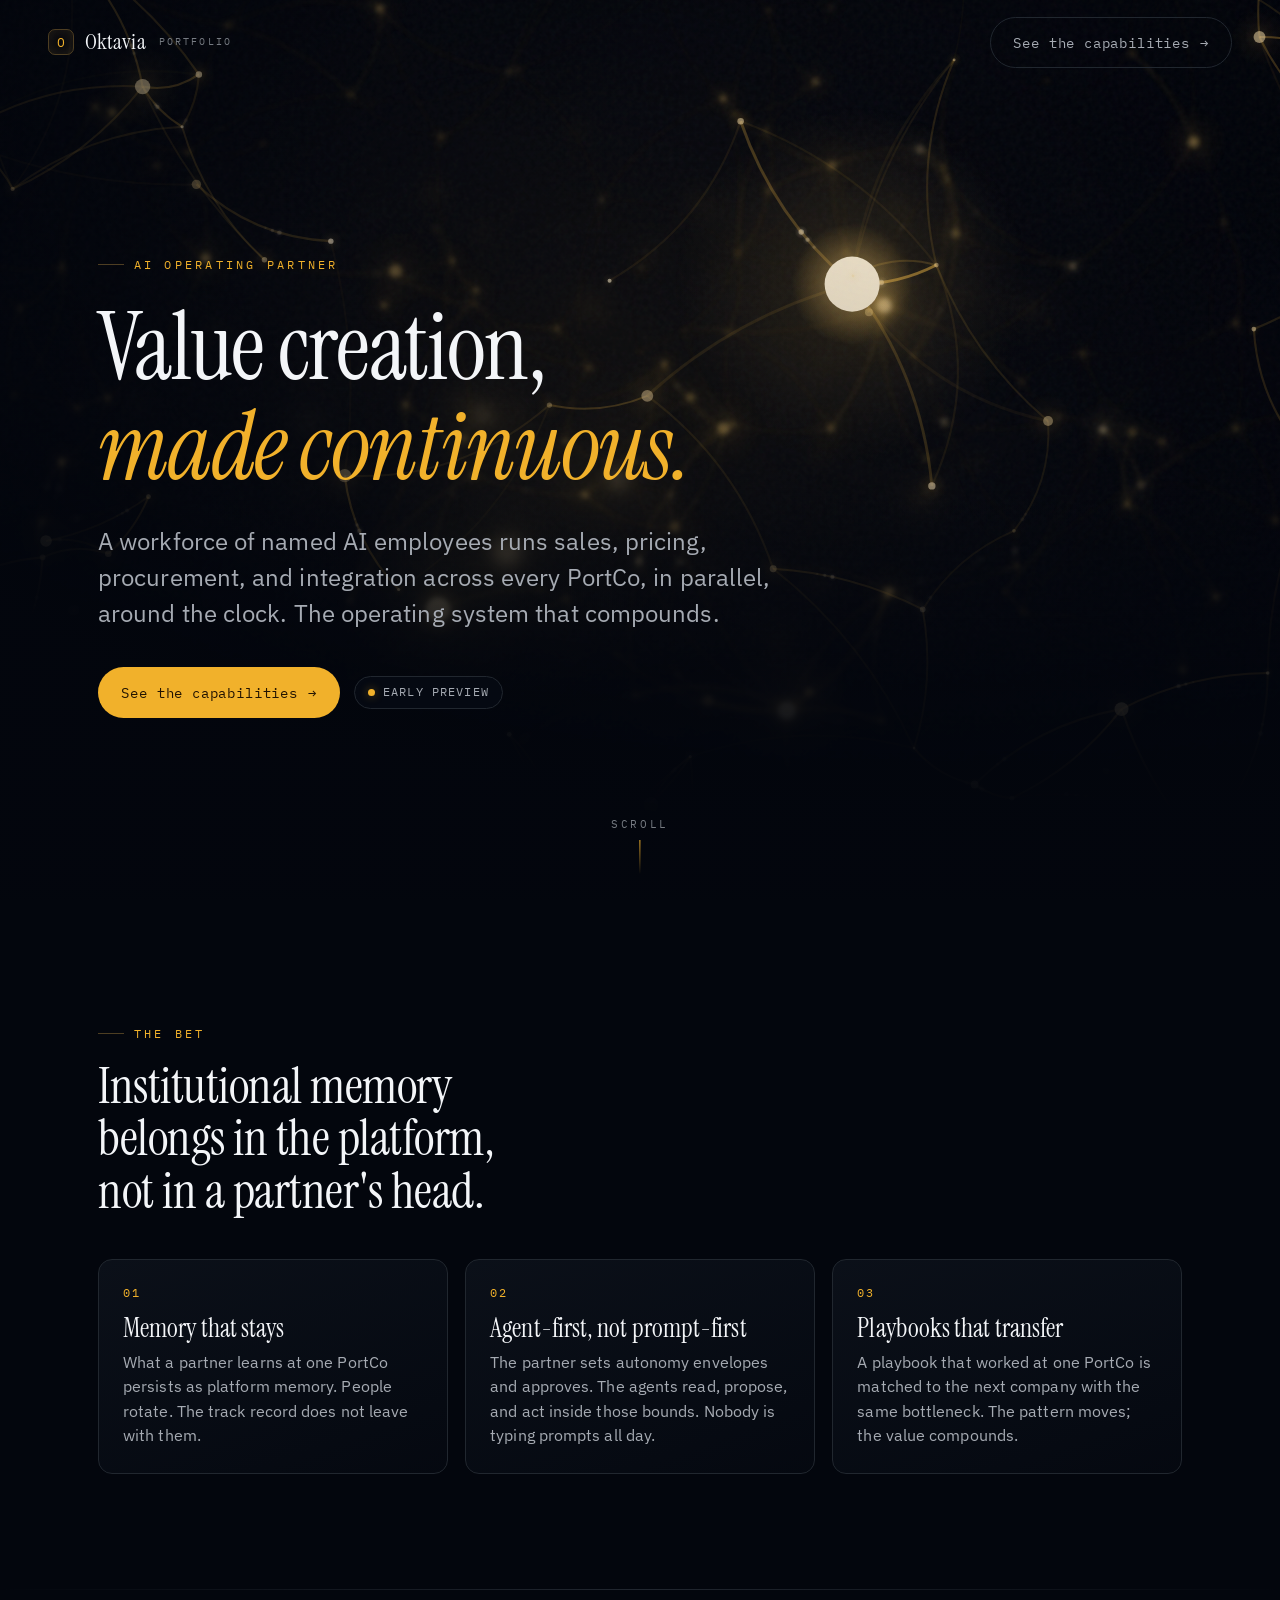
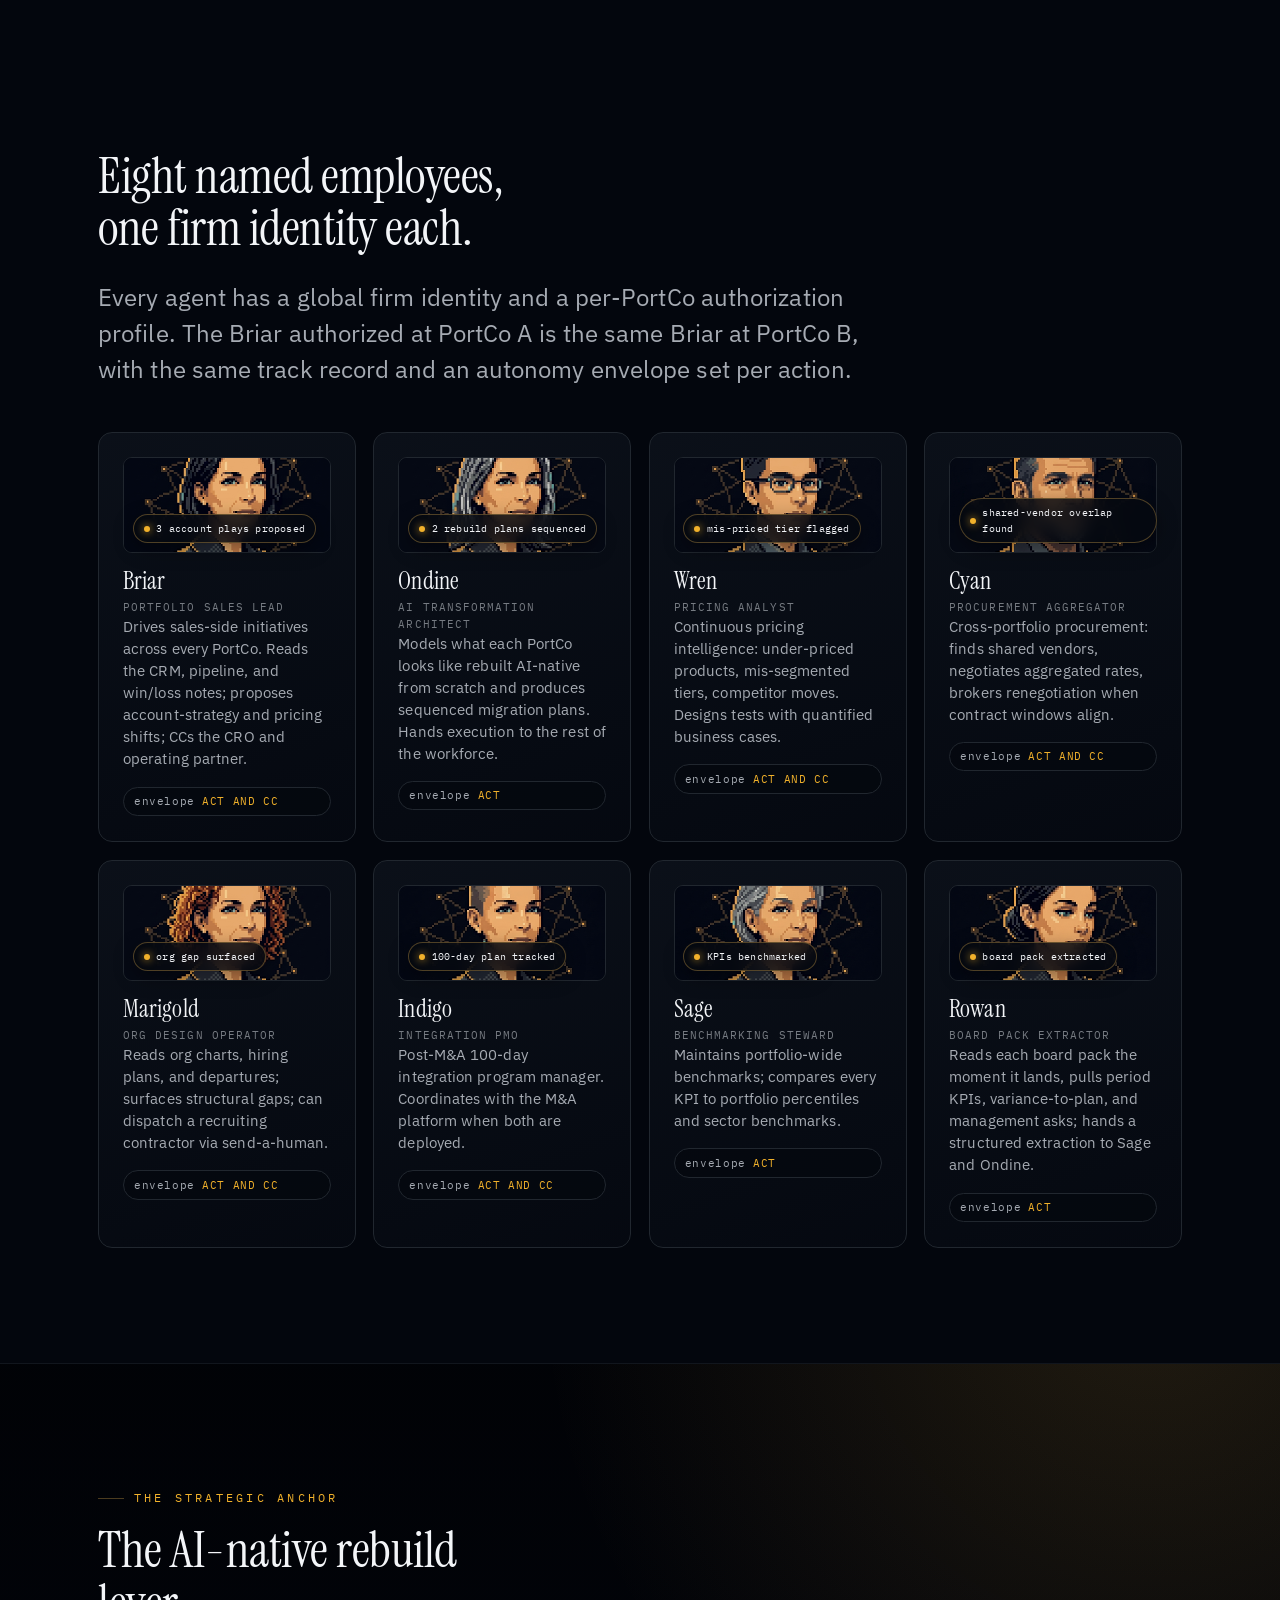
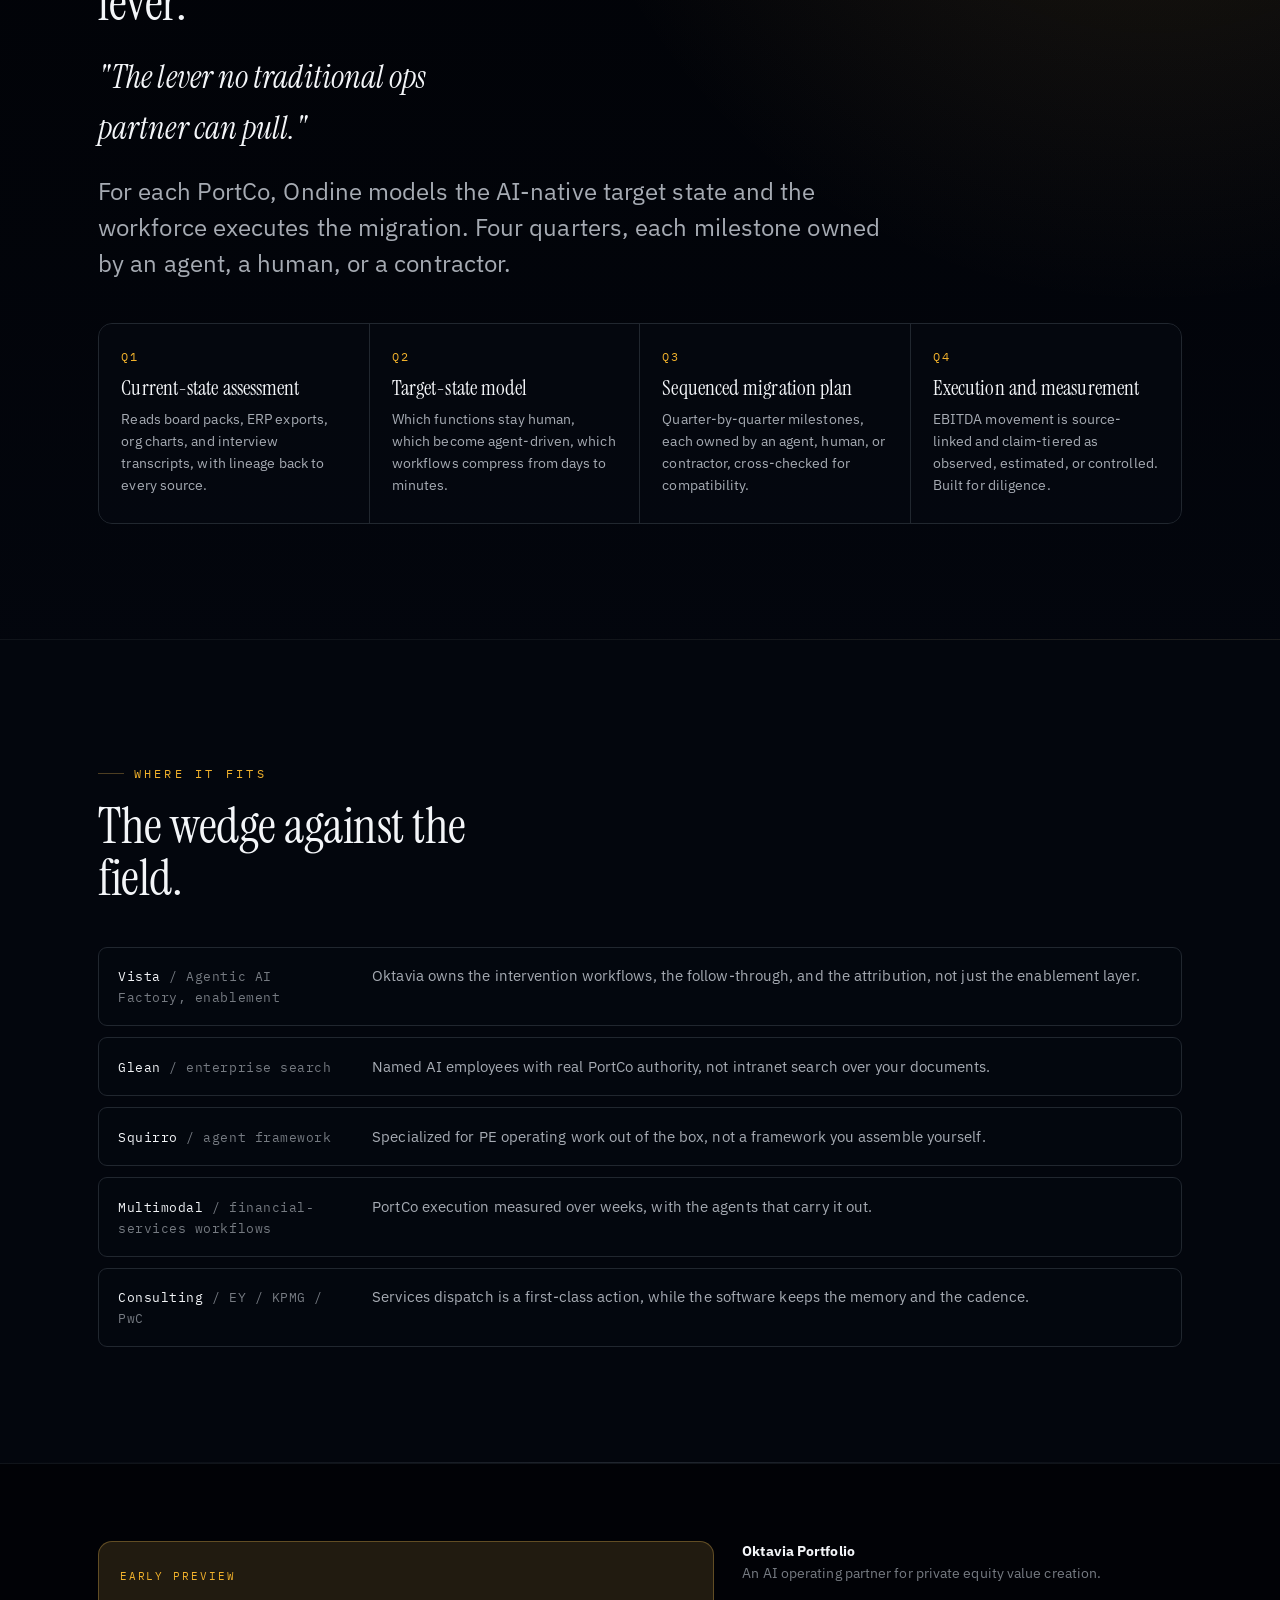
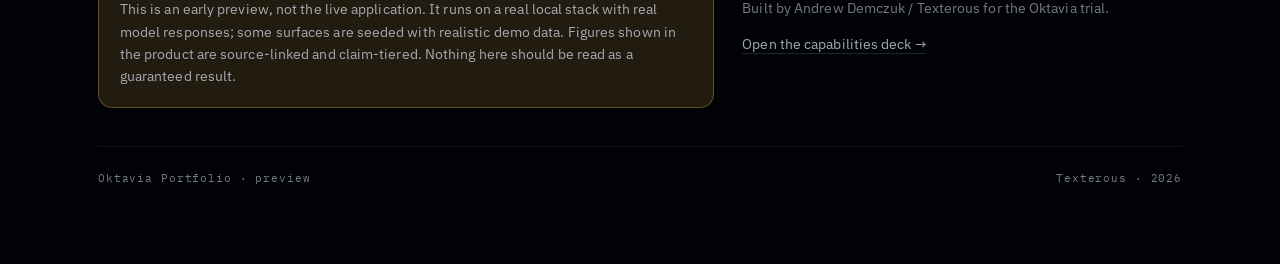
==== index.html @ dddcd547 "Oktavia Portfolio preview: landing mirror + capability deck Static, self-contained preview of the Ok" ====
<!doctype html>
<html lang="en">
<head>
<meta charset="utf-8" />
<meta name="viewport" content="width=device-width, initial-scale=1" />
<title>Oktavia Portfolio - Value creation, made continuous</title>
<meta name="description" content="An AI operating partner for private equity. A workforce of named AI employees runs sales, pricing, procurement, and integration across every PortCo, in parallel, around the clock." />

<!-- Fonts: Instrument Serif display + IBM Plex Sans body + IBM Plex Mono labels -->
<link rel="preconnect" href="https://fonts.googleapis.com" />
<link rel="preconnect" href="https://fonts.gstatic.com" crossorigin />
<link href="https://fonts.googleapis.com/css2?family=IBM+Plex+Mono:wght@400;500&family=IBM+Plex+Sans:wght@300;400;500;600&family=Instrument+Serif:ital@0;1&display=swap" rel="stylesheet" />

<link rel="stylesheet" href="style.css" />

<style>
  /* ---- Page-local: nav ---- */
  .nav {
    position: fixed;
    inset: 0 0 auto 0;
    z-index: 40;
    display: flex;
    align-items: center;
    justify-content: space-between;
    padding: 1.05rem var(--gutter);
    transition: background 0.4s ease, border-color 0.4s ease, backdrop-filter 0.4s ease;
    border-bottom: 1px solid transparent;
  }
  .nav.is-stuck {
    background: oklch(0.10 0.018 260 / 0.72);
    backdrop-filter: blur(14px);
    border-bottom-color: var(--line-soft);
  }
  .brand {
    display: inline-flex;
    align-items: center;
    gap: 0.7rem;
    font-family: var(--font-display);
    font-size: 1.4rem;
    letter-spacing: 0.01em;
  }
  .brand .mark {
    width: 26px; height: 26px;
    display: grid; place-items: center;
    border: 1px solid var(--accent-line);
    border-radius: 7px;
    color: var(--accent);
    font-family: var(--font-mono);
    font-size: 0.82rem;
    box-shadow: inset 0 0 16px var(--accent-soft);
  }
  .brand small {
    font-family: var(--font-mono);
    font-size: 0.62rem;
    letter-spacing: 0.22em;
    text-transform: uppercase;
    color: var(--ink-faint);
    margin-left: 0.1rem;
  }
  .nav-cta { display: none; }
  @media (min-width: 720px) { .nav-cta { display: inline-flex; } }

  /* ---- Hero ---- */
  .hero {
    position: relative;
    min-height: 100svh;
    display: flex;
    align-items: center;
    overflow: hidden;
  }
  .hero-net {
    position: absolute;
    inset: 0;
    z-index: 0;
    background: #02050d;
    overflow: hidden;
  }
  .hero-net canvas {
    position: absolute;
    inset: 0;
    width: 100%;
    height: 100%;
    display: block;
  }
  #hn-far  { filter: blur(7px);   opacity: 0.5;  transform: translateZ(0) scale(1.03); }
  #hn-mid  { filter: blur(2.5px); opacity: 0.78; transform: translateZ(0) scale(1.012); }
  #hn-near { opacity: 1; }
  .hero-veil {
    position: absolute;
    inset: 0;
    z-index: 1;
    pointer-events: none;
    background:
      radial-gradient(120% 90% at 78% 14%, transparent 0%, oklch(0.12 0.02 260 / 0.2) 42%, var(--bg) 88%),
      linear-gradient(180deg, transparent 55%, var(--bg) 100%);
  }
  .hero-inner {
    position: relative;
    z-index: 2;
    width: 100%;
    padding-block: 8rem 4rem;
  }
  .hero h1 {
    font-family: var(--font-display);
    font-size: var(--t-hero);
    letter-spacing: -0.018em;
    margin: 1.4rem 0 0;
    max-width: 16ch;
  }
  .hero h1 .glint { color: var(--accent); font-style: italic; }
  .hero-sub {
    margin: 1.6rem 0 0;
    max-width: 50ch;
    font-size: var(--t-lead);
    color: var(--ink-dim);
    line-height: 1.5;
  }
  .hero-actions {
    margin-top: 2.2rem;
    display: flex;
    flex-wrap: wrap;
    align-items: center;
    gap: 0.9rem;
  }
  .scroll-hint {
    position: absolute;
    bottom: 1.6rem;
    left: 50%;
    transform: translateX(-50%);
    z-index: 2;
    font-family: var(--font-mono);
    font-size: 0.66rem;
    letter-spacing: 0.24em;
    text-transform: uppercase;
    color: var(--ink-faint);
    display: flex;
    flex-direction: column;
    align-items: center;
    gap: 0.5rem;
  }
  .scroll-hint .bar {
    width: 1px; height: 34px;
    background: linear-gradient(var(--accent), transparent);
    animation: drop 2.4s ease-in-out infinite;
  }
  @keyframes drop {
    0% { transform: scaleY(0.2); transform-origin: top; opacity: 0.3; }
    50% { transform: scaleY(1); opacity: 1; }
    100% { transform: scaleY(0.2); transform-origin: bottom; opacity: 0.3; }
  }

  /* ---- The bet ---- */
  .bet-grid {
    display: grid;
    gap: 1.1rem;
    grid-template-columns: 1fr;
    margin-top: 2.6rem;
  }
  @media (min-width: 760px) { .bet-grid { grid-template-columns: repeat(3, 1fr); } }
  .bet-card .num {
    font-family: var(--font-mono);
    font-size: 0.74rem;
    letter-spacing: 0.16em;
    color: var(--accent);
  }
  .bet-card h3 {
    font-family: var(--font-display);
    font-size: var(--t-h3);
    margin: 0.7rem 0 0.5rem;
  }
  .bet-card p { color: var(--ink-dim); margin: 0; font-size: 0.98rem; line-height: 1.55; }

  /* ---- Workforce ---- */
  .agents-grid {
    display: grid;
    gap: 1.1rem;
    grid-template-columns: 1fr;
    margin-top: 2.8rem;
  }
  @media (min-width: 600px) { .agents-grid { grid-template-columns: repeat(2, 1fr); } }
  @media (min-width: 980px) { .agents-grid { grid-template-columns: repeat(4, 1fr); } }
  .agent { display: flex; flex-direction: column; }
  .agent-portrait {
    position: relative;
    width: 100%;
    margin-bottom: 1rem;
  }
  .agent-img {
    width: 100%;
    aspect-ratio: 1 / 1;
    object-fit: cover;
    border-radius: var(--radius-sm);
    border: 1px solid var(--line);
    background: #02050d;
    display: block;
    image-rendering: pixelated;
  }
  .agent-result {
    position: absolute;
    left: 0.6rem;
    bottom: 0.6rem;
    display: inline-flex;
    align-items: center;
    gap: 0.42rem;
    font-family: var(--font-mono);
    font-size: 0.62rem;
    letter-spacing: 0.02em;
    color: var(--ink);
    padding: 0.34rem 0.62rem;
    border-radius: var(--radius-pill);
    background: oklch(0.14 0.02 260 / 0.82);
    border: 1px solid var(--accent-line);
    backdrop-filter: blur(8px);
    box-shadow: 0 6px 20px rgba(0,0,0,0.4);
  }
  .agent-result .rdot {
    width: 6px; height: 6px; border-radius: 50%;
    flex: none;
    background: var(--accent);
    box-shadow: 0 0 8px var(--accent);
    animation: rpulse 2.4s ease-in-out infinite;
  }
  @keyframes rpulse { 0%, 100% { opacity: 0.45; } 50% { opacity: 1; } }
  .agent-name {
    font-family: var(--font-display);
    font-size: 1.5rem;
    line-height: 1;
  }
  .agent-role {
    font-family: var(--font-mono);
    font-size: 0.66rem;
    letter-spacing: 0.1em;
    text-transform: uppercase;
    color: var(--ink-faint);
    margin-top: 0.4rem;
  }
  .agent-desc {
    color: var(--ink-dim);
    font-size: 0.92rem;
    line-height: 1.5;
    margin: 0 0 1rem;
  }
  .envelope {
    display: inline-flex;
    align-items: center;
    gap: 0.45rem;
    font-family: var(--font-mono);
    font-size: 0.66rem;
    letter-spacing: 0.06em;
    color: var(--ink-dim);
    padding: 0.32rem 0.62rem;
    border: 1px solid var(--line);
    border-radius: var(--radius-pill);
    background: oklch(0.13 0.018 260 / 0.6);
  }
  .envelope .lvl {
    color: var(--accent);
    text-transform: uppercase;
  }
  .envelope.is-blocked .lvl { color: var(--ink-faint); }

  /* ---- Rebuild lever band (Q1-Q4) ---- */
  .lever {
    background:
      radial-gradient(80% 120% at 90% -10%, var(--accent-soft), transparent 60%),
      linear-gradient(180deg, var(--bg-deep), var(--bg));
    border-top: 1px solid var(--line-soft);
    border-bottom: 1px solid var(--line-soft);
  }
  .lever-quote {
    font-family: var(--font-display);
    font-style: italic;
    font-size: clamp(1.3rem, 1rem + 1.4vw, 2rem);
    color: var(--ink);
    max-width: 24ch;
    margin: 1.4rem 0 0;
  }
  .steps {
    counter-reset: q;
    display: grid;
    gap: 0;
    grid-template-columns: 1fr;
    margin-top: 2.6rem;
    border: 1px solid var(--line);
    border-radius: var(--radius);
    overflow: hidden;
  }
  @media (min-width: 880px) { .steps { grid-template-columns: repeat(4, 1fr); } }
  .step {
    padding: 1.5rem 1.4rem 1.7rem;
    border-bottom: 1px solid var(--line);
    position: relative;
    background: oklch(0.15 0.018 260 / 0.5);
    transition: background 0.3s ease;
  }
  @media (min-width: 880px) {
    .step { border-bottom: 0; border-right: 1px solid var(--line); }
    .step:last-child { border-right: 0; }
  }
  .step:last-child { border-bottom: 0; }
  .step:hover { background: oklch(0.18 0.02 260 / 0.7); }
  .step .q {
    font-family: var(--font-mono);
    font-size: 0.72rem;
    letter-spacing: 0.18em;
    color: var(--accent);
  }
  .step h3 {
    font-family: var(--font-display);
    font-size: 1.3rem;
    margin: 0.7rem 0 0.55rem;
  }
  .step p { color: var(--ink-dim); font-size: 0.9rem; line-height: 1.52; margin: 0; }

  /* ---- Where it fits ---- */
  .fits {
    display: grid;
    gap: 0.7rem;
    margin-top: 2.6rem;
  }
  .fit-row {
    display: grid;
    grid-template-columns: 1fr;
    gap: 0.3rem 1.5rem;
    align-items: baseline;
    padding: 1.05rem 1.2rem;
    border: 1px solid var(--line);
    border-radius: var(--radius-sm);
    background: oklch(0.15 0.018 260 / 0.4);
    transition: border-color 0.3s ease, transform 0.3s ease;
  }
  @media (min-width: 720px) { .fit-row { grid-template-columns: 230px 1fr; } }
  .fit-row:hover { border-color: var(--accent-line); transform: translateX(4px); }
  .fit-who {
    font-family: var(--font-mono);
    font-size: 0.82rem;
    letter-spacing: 0.04em;
    color: var(--ink);
  }
  .fit-who span { color: var(--ink-faint); }
  .fit-wedge { color: var(--ink-dim); font-size: 0.95rem; line-height: 1.5; }
  .fit-wedge b { color: var(--accent); font-weight: 500; }

  /* ---- Footer ---- */
  .foot {
    border-top: 1px solid var(--line-soft);
    background: var(--bg-deep);
  }
  .foot-grid {
    display: grid;
    gap: 1.8rem;
    grid-template-columns: 1fr;
    align-items: start;
  }
  @media (min-width: 760px) { .foot-grid { grid-template-columns: 1.4fr 1fr; } }
  .preview-note {
    border: 1px solid var(--accent-line);
    background: var(--accent-soft);
    border-radius: var(--radius);
    padding: 1.2rem 1.3rem;
  }
  .preview-note .tag {
    font-family: var(--font-mono);
    font-size: 0.66rem;
    letter-spacing: 0.18em;
    text-transform: uppercase;
    color: var(--accent);
  }
  .preview-note p { margin: 0.6rem 0 0; color: var(--ink-dim); font-size: 0.9rem; line-height: 1.55; }
  .foot-meta { font-size: 0.85rem; color: var(--ink-faint); }
  .foot-meta a { color: var(--ink-dim); border-bottom: 1px solid var(--line); }
  .foot-meta a:hover { color: var(--accent); border-color: var(--accent-line); }
  .foot-bottom {
    display: flex;
    flex-wrap: wrap;
    justify-content: space-between;
    gap: 0.8rem;
    margin-top: 2.4rem;
    padding-top: 1.4rem;
    border-top: 1px solid var(--line-soft);
    font-family: var(--font-mono);
    font-size: 0.68rem;
    letter-spacing: 0.08em;
    color: var(--ink-faint);
  }
</style>
</head>

<body class="grain">

  <!-- ============ NAV ============ -->
  <nav class="nav" id="nav">
    <a class="brand" href="#top">
      <span class="mark">O</span>
      Oktavia
      <small>Portfolio</small>
    </a>
    <a class="btn btn--ghost nav-cta" href="deck.html">
      See the capabilities <span class="arrow">&rarr;</span>
    </a>
  </nav>

  <!-- ============ HERO ============ -->
  <header class="hero" id="top">
    <div id="hero-net" class="hero-net" aria-hidden="true">
      <canvas id="hn-far"></canvas>
      <canvas id="hn-mid"></canvas>
      <canvas id="hn-near"></canvas>
    </div>
    <div class="hero-veil"></div>
    <div class="hero-inner wrap">
      <span class="eyebrow reveal">AI operating partner</span>
      <h1 class="reveal" style="--i:1">
        Value creation,<br /><span class="glint">made continuous.</span>
      </h1>
      <p class="hero-sub reveal" style="--i:2">
        A workforce of named AI employees runs sales, pricing, procurement, and
        integration across every PortCo, in parallel, around the clock. The
        operating system that compounds.
      </p>
      <div class="hero-actions reveal" style="--i:3">
        <a class="btn btn--primary" href="deck.html">
          See the capabilities <span class="arrow">&rarr;</span>
        </a>
        <span class="chip"><span class="dot"></span> Early preview</span>
      </div>
    </div>
    <div class="scroll-hint" aria-hidden="true">
      <span>Scroll</span>
      <span class="bar"></span>
    </div>
  </header>

  <!-- ============ THE BET ============ -->
  <section class="section" id="bet">
    <div class="wrap">
      <span class="eyebrow reveal">The bet</span>
      <h2 class="section-title reveal" style="--i:1">
        Institutional memory belongs in the platform, not in a partner's head.
      </h2>
      <div class="bet-grid reveal" data-stagger>
        <article class="bet-card card" style="--i:0">
          <div class="num">01</div>
          <h3>Memory that stays</h3>
          <p>
            What a partner learns at one PortCo persists as platform memory.
            People rotate. The track record does not leave with them.
          </p>
        </article>
        <article class="bet-card card" style="--i:1">
          <div class="num">02</div>
          <h3>Agent-first, not prompt-first</h3>
          <p>
            The partner sets autonomy envelopes and approves. The agents read,
            propose, and act inside those bounds. Nobody is typing prompts all day.
          </p>
        </article>
        <article class="bet-card card" style="--i:2">
          <div class="num">03</div>
          <h3>Playbooks that transfer</h3>
          <p>
            A playbook that worked at one PortCo is matched to the next company
            with the same bottleneck. The pattern moves; the value compounds.
          </p>
        </article>
      </div>
    </div>
  </section>

  <hr class="rule" />

  <!-- ============ THE WORKFORCE ============ -->
  <section class="section" id="workforce">
    <div class="wrap">
      <span class="eyebrow reveal">The workforce</span>
      <h2 class="section-title reveal" style="--i:1">Eight named employees, one firm identity each.</h2>
      <p class="lead reveal" style="--i:2">
        Every agent has a global firm identity and a per-PortCo authorization
        profile. The Briar authorized at PortCo A is the same Briar at PortCo B,
        with the same track record and an autonomy envelope set per action.
      </p>

      <div class="agents-grid reveal" data-stagger id="agents"></div>
    </div>
  </section>

  <!-- ============ REBUILD LEVER (Q1-Q4) ============ -->
  <section class="section lever" id="lever">
    <div class="wrap">
      <span class="eyebrow reveal">The strategic anchor</span>
      <h2 class="section-title reveal" style="--i:1">The AI-native rebuild lever.</h2>
      <p class="lever-quote reveal" style="--i:2">
        "The lever no traditional ops partner can pull."
      </p>
      <p class="lead reveal" style="--i:3; margin-top:1.2rem">
        For each PortCo, Ondine models the AI-native target state and the
        workforce executes the migration. Four quarters, each milestone owned by
        an agent, a human, or a contractor.
      </p>

      <div class="steps reveal" data-stagger>
        <div class="step" style="--i:0">
          <div class="q">Q1</div>
          <h3>Current-state assessment</h3>
          <p>
            Reads board packs, ERP exports, org charts, and interview
            transcripts, with lineage back to every source.
          </p>
        </div>
        <div class="step" style="--i:1">
          <div class="q">Q2</div>
          <h3>Target-state model</h3>
          <p>
            Which functions stay human, which become agent-driven, which
            workflows compress from days to minutes.
          </p>
        </div>
        <div class="step" style="--i:2">
          <div class="q">Q3</div>
          <h3>Sequenced migration plan</h3>
          <p>
            Quarter-by-quarter milestones, each owned by an agent, human, or
            contractor, cross-checked for compatibility.
          </p>
        </div>
        <div class="step" style="--i:3">
          <div class="q">Q4</div>
          <h3>Execution and measurement</h3>
          <p>
            EBITDA movement is source-linked and claim-tiered as observed,
            estimated, or controlled. Built for diligence.
          </p>
        </div>
      </div>
    </div>
  </section>

  <!-- ============ WHERE IT FITS ============ -->
  <section class="section" id="fits">
    <div class="wrap">
      <span class="eyebrow reveal">Where it fits</span>
      <h2 class="section-title reveal" style="--i:1">The wedge against the field.</h2>
      <div class="fits reveal" data-stagger id="fitsList"></div>
    </div>
  </section>

  <hr class="rule" />

  <!-- ============ FOOTER ============ -->
  <footer class="foot section--tight">
    <div class="wrap">
      <div class="foot-grid">
        <div class="preview-note reveal">
          <span class="tag">Early preview</span>
          <p>
            This is an early preview, not the live application. It runs on a real
            local stack with real model responses; some surfaces are seeded with
            realistic demo data. Figures shown in the product are source-linked
            and claim-tiered. Nothing here should be read as a guaranteed result.
          </p>
        </div>
        <div class="foot-meta reveal" style="--i:1">
          <p style="margin-top:0">
            <strong style="color:var(--ink)">Oktavia Portfolio</strong><br />
            An AI operating partner for private equity value creation.
          </p>
          <p>
            Built by Andrew Demczuk / Texterous for the Oktavia trial.
          </p>
          <p>
            <a href="deck.html">Open the capabilities deck &rarr;</a>
          </p>
        </div>
      </div>
      <div class="foot-bottom">
        <span>Oktavia Portfolio &middot; preview</span>
        <span>Texterous &middot; 2026</span>
      </div>
    </div>
  </footer>

  <!-- ============ DATA + BEHAVIOUR ============ -->
  <script>
    /* ---- Agent data (faithful to the brief) ---- */
    const AGENTS = [
      { name: "Briar", role: "Portfolio Sales Lead", hue: 26,
        desc: "Drives sales-side initiatives across every PortCo. Reads the CRM, pipeline, and win/loss notes; proposes account-strategy and pricing shifts; CCs the CRO and operating partner.",
        env: "act and cc", result: "3 account plays proposed" },
      { name: "Ondine", role: "AI Transformation Architect", hue: 80,
        desc: "Models what each PortCo looks like rebuilt AI-native from scratch and produces sequenced migration plans. Hands execution to the rest of the workforce.",
        env: "act", result: "2 rebuild plans sequenced" },
      { name: "Wren", role: "Pricing Analyst", hue: 320,
        desc: "Continuous pricing intelligence: under-priced products, mis-segmented tiers, competitor moves. Designs tests with quantified business cases.",
        env: "act and cc", result: "mis-priced tier flagged" },
      { name: "Cyan", role: "Procurement Aggregator", hue: 190,
        desc: "Cross-portfolio procurement: finds shared vendors, negotiates aggregated rates, brokers renegotiation when contract windows align.",
        env: "act and cc", result: "shared-vendor overlap found" },
      { name: "Marigold", role: "Org Design Operator", hue: 58,
        desc: "Reads org charts, hiring plans, and departures; surfaces structural gaps; can dispatch a recruiting contractor via send-a-human.",
        env: "act and cc", result: "org gap surfaced" },
      { name: "Indigo", role: "Integration PMO", hue: 262,
        desc: "Post-M&A 100-day integration program manager. Coordinates with the M&A platform when both are deployed.",
        env: "act and cc", result: "100-day plan tracked" },
      { name: "Sage", role: "Benchmarking Steward", hue: 150,
        desc: "Maintains portfolio-wide benchmarks; compares every KPI to portfolio percentiles and sector benchmarks.",
        env: "act", result: "KPIs benchmarked" },
      { name: "Rowan", role: "Board Pack Extractor", hue: 14,
        desc: "Reads each board pack the moment it lands, pulls period KPIs, variance-to-plan, and management asks; hands a structured extraction to Sage and Ondine.",
        env: "act", result: "board pack extracted" },
    ];

    const FITS = [
      { who: "Vista", sub: "Agentic AI Factory, enablement",
        wedge: "Oktavia owns the intervention workflows, the follow-through, and the attribution, not just the enablement layer." },
      { who: "Glean", sub: "enterprise search",
        wedge: "Named AI employees with real PortCo authority, not intranet search over your documents." },
      { who: "Squirro", sub: "agent framework",
        wedge: "Specialized for PE operating work out of the box, not a framework you assemble yourself." },
      { who: "Multimodal", sub: "financial-services workflows",
        wedge: "PortCo execution measured over weeks, with the agents that carry it out." },
      { who: "Consulting", sub: "EY / KPMG / PwC",
        wedge: "Services dispatch is a first-class action, while the software keeps the memory and the cadence." },
    ];

    /* ---- Render agents ---- */
    (function () {
      const grid = document.getElementById("agents");
      AGENTS.forEach((a, i) => {
        const blocked = a.env === "blocked";
        const el = document.createElement("article");
        el.className = "agent card";
        el.style.setProperty("--i", i);
        const img = "avatars/" + a.name.toLowerCase() + ".png";
        el.innerHTML =
          '<div class="agent-portrait">' +
            '<img class="agent-img" src="' + img + '" alt="' + a.name + ', ' + a.role + '" loading="lazy" width="96" height="96" />' +
            '<span class="agent-result"><span class="rdot"></span>' + a.result + '</span>' +
          '</div>' +
          '<div class="agent-name">' + a.name + '</div>' +
          '<div class="agent-role">' + a.role + '</div>' +
          '<p class="agent-desc">' + a.desc + '</p>' +
          '<span class="envelope ' + (blocked ? 'is-blocked' : '') + '">envelope <span class="lvl">' + a.env + '</span></span>';
        grid.appendChild(el);
      });
    })();

    /* ---- Render fits ---- */
    (function () {
      const list = document.getElementById("fitsList");
      FITS.forEach((f, i) => {
        const row = document.createElement("div");
        row.className = "fit-row";
        row.style.setProperty("--i", i);
        row.innerHTML =
          '<div class="fit-who">' + f.who + ' <span>/ ' + f.sub + '</span></div>' +
          '<div class="fit-wedge">' + f.wedge + '</div>';
        list.appendChild(row);
      });
    })();

    /* ---- Reveal on scroll ---- */
    (function () {
      const io = new IntersectionObserver((entries) => {
        entries.forEach((e) => {
          if (e.isIntersecting) { e.target.classList.add("is-in"); io.unobserve(e.target); }
        });
      }, { threshold: 0.16, rootMargin: "0px 0px -8% 0px" });
      document.querySelectorAll(".reveal").forEach((n) => io.observe(n));
    })();

    /* ---- Sticky nav ---- */
    (function () {
      const nav = document.getElementById("nav");
      const onScroll = () => nav.classList.toggle("is-stuck", window.scrollY > 40);
      onScroll();
      window.addEventListener("scroll", onScroll, { passive: true });
    })();
  </script>

  <!-- ============ HERO NETWORK (vanilla canvas, ported 1:1 from the live app) ============ -->
  <script src="hero-network.js"></script>
</body>
</html>
---- style.css ----
/* =============================================================
   Oktavia Portfolio - preview site design system
   Shared by index.html and deck.html
   Aesthetic mirrors the real app:
   near-black blue-tinted canvas, warm amber accent,
   teal health signal, Instrument Serif display +
   IBM Plex Sans body + IBM Plex Mono labels.
   ============================================================= */

/* ---- Tokens ---- */
:root {
  /* Palette (mirrors the real app oklch values) */
  --bg:            oklch(0.12 0.02 260);
  --bg-deep:       oklch(0.09 0.018 260);
  --surface:       oklch(0.16 0.02 260);
  --surface-2:     oklch(0.19 0.02 260);
  --line:          oklch(0.27 0.018 260);
  --line-soft:     oklch(0.27 0.018 260 / 0.5);

  --ink:           oklch(0.97 0.005 250);
  --ink-dim:       oklch(0.74 0.012 260);
  --ink-faint:     oklch(0.58 0.012 260);

  /* Single restrained accent: warm amber/gold */
  --accent:        oklch(0.80 0.155 80);
  --accent-strong: oklch(0.84 0.165 82);
  --accent-ink:    oklch(0.20 0.05 80);
  --accent-soft:   oklch(0.80 0.13 80 / 0.14);
  --accent-line:   oklch(0.80 0.13 80 / 0.32);
  --glow:          oklch(0.80 0.16 80 / 0.42);

  /* Health signal, used sparingly */
  --teal:          oklch(0.82 0.12 175);
  --rose:          oklch(0.66 0.2 18);

  /* Type */
  --font-display: "Instrument Serif", Georgia, "Times New Roman", serif;
  --font-body:    "IBM Plex Sans", ui-sans-serif, sans-serif;
  --font-mono:    "IBM Plex Mono", ui-monospace, monospace;

  /* Type scale (fluid) */
  --t-eyebrow: 0.78rem;
  --t-body:    1.0625rem;
  --t-lead:    clamp(1.15rem, 1rem + 0.7vw, 1.5rem);
  --t-h3:      clamp(1.25rem, 1.05rem + 0.9vw, 1.65rem);
  --t-h2:      clamp(1.9rem, 1.4rem + 2.2vw, 3.1rem);
  --t-hero:    clamp(2.7rem, 1.6rem + 5.4vw, 6.2rem);

  /* Space + shape */
  --radius:    14px;
  --radius-sm: 9px;
  --radius-pill: 999px;
  --maxw:      1180px;
  --gutter:    clamp(1.25rem, 5vw, 3rem);

  --shadow:    0 24px 60px -28px rgba(0, 0, 0, 0.7);
  --shadow-lift: 0 36px 90px -40px rgba(0, 0, 0, 0.8);
}

/* ---- Reset / base ---- */
*,
*::before,
*::after { box-sizing: border-box; }

html { scroll-behavior: smooth; }

body {
  margin: 0;
  background: var(--bg);
  color: var(--ink);
  font-family: var(--font-body);
  font-size: var(--t-body);
  line-height: 1.6;
  letter-spacing: 0.005em;
  -webkit-font-smoothing: antialiased;
  -moz-osx-font-smoothing: grayscale;
  overflow-x: hidden;
}

a { color: inherit; text-decoration: none; }

h1, h2, h3 { margin: 0; font-weight: 400; line-height: 1.06; }

.font-display { font-family: var(--font-display); }
.font-mono { font-family: var(--font-mono); }

::selection { background: var(--accent-soft); color: var(--ink); }

/* ---- Layout helpers ---- */
.wrap {
  width: 100%;
  max-width: var(--maxw);
  margin: 0 auto;
  padding-inline: var(--gutter);
}

.section { padding-block: clamp(4rem, 9vw, 7.5rem); position: relative; }
.section--tight { padding-block: clamp(3rem, 6vw, 5rem); }

.eyebrow {
  font-family: var(--font-mono);
  font-size: var(--t-eyebrow);
  letter-spacing: 0.26em;
  text-transform: uppercase;
  color: var(--accent);
  display: inline-flex;
  align-items: center;
  gap: 0.6rem;
}
.eyebrow::before {
  content: "";
  width: 26px;
  height: 1px;
  background: var(--accent-line);
}

.section-title {
  font-family: var(--font-display);
  font-size: var(--t-h2);
  letter-spacing: -0.01em;
  margin-top: 1rem;
  max-width: 18ch;
}

.lead {
  font-size: var(--t-lead);
  color: var(--ink-dim);
  max-width: 56ch;
  line-height: 1.5;
}

/* ---- Buttons ---- */
.btn {
  --b: var(--accent);
  display: inline-flex;
  align-items: center;
  gap: 0.6rem;
  font-family: var(--font-mono);
  font-size: 0.86rem;
  letter-spacing: 0.06em;
  padding: 0.85rem 1.4rem;
  border-radius: var(--radius-pill);
  border: 1px solid transparent;
  cursor: pointer;
  transition: transform 0.22s ease, box-shadow 0.3s ease, background 0.25s ease, border-color 0.25s ease;
  will-change: transform;
}
.btn--primary {
  background: var(--accent);
  color: var(--accent-ink);
  box-shadow: 0 0 0 0 var(--glow);
}
.btn--primary:hover {
  transform: translateY(-2px);
  background: var(--accent-strong);
  box-shadow: 0 18px 44px -16px var(--glow);
}
.btn--ghost {
  background: transparent;
  color: var(--ink-dim);
  border-color: var(--line);
}
.btn--ghost:hover {
  transform: translateY(-2px);
  color: var(--ink);
  border-color: var(--accent-line);
}
.btn .arrow { transition: transform 0.22s ease; }
.btn:hover .arrow { transform: translateX(3px); }

/* ---- Chips ---- */
.chip {
  display: inline-flex;
  align-items: center;
  gap: 0.5rem;
  font-family: var(--font-mono);
  font-size: 0.72rem;
  letter-spacing: 0.1em;
  text-transform: uppercase;
  color: var(--ink-dim);
  padding: 0.4rem 0.8rem;
  border: 1px solid var(--line);
  border-radius: var(--radius-pill);
  background: oklch(0.16 0.02 260 / 0.6);
}
.chip .dot {
  width: 7px;
  height: 7px;
  border-radius: 50%;
  background: var(--accent);
  box-shadow: 0 0 10px var(--glow);
  animation: pulse 2.8s ease-in-out infinite;
}
@keyframes pulse {
  0%, 100% { opacity: 1; transform: scale(1); }
  50% { opacity: 0.45; transform: scale(0.82); }
}

/* ---- Cards ---- */
.card {
  position: relative;
  background:
    linear-gradient(160deg, oklch(0.18 0.02 260 / 0.9), oklch(0.14 0.018 260 / 0.92));
  border: 1px solid var(--line);
  border-radius: var(--radius);
  padding: 1.5rem 1.5rem 1.6rem;
  transition: transform 0.3s ease, border-color 0.3s ease, box-shadow 0.35s ease;
  overflow: hidden;
}
.card::after {
  content: "";
  position: absolute;
  inset: 0;
  border-radius: inherit;
  background: radial-gradient(120% 80% at 12% 0%, var(--accent-soft), transparent 55%);
  opacity: 0;
  transition: opacity 0.35s ease;
  pointer-events: none;
}
.card:hover {
  transform: translateY(-5px);
  border-color: var(--accent-line);
  box-shadow: var(--shadow-lift);
}
.card:hover::after { opacity: 1; }

/* ---- Reveal animation ---- */
.reveal {
  opacity: 0;
  transform: translateY(24px);
  transition: opacity 0.7s cubic-bezier(0.22, 1, 0.36, 1),
              transform 0.7s cubic-bezier(0.22, 1, 0.36, 1);
}
.reveal.is-in { opacity: 1; transform: none; }
[data-stagger] > * {
  transition-delay: calc(var(--i, 0) * 80ms);
}
@media (prefers-reduced-motion: reduce) {
  .reveal { opacity: 1; transform: none; transition: none; }
  .chip .dot { animation: none; }
  html { scroll-behavior: auto; }
}

/* ---- Divider rule ---- */
.rule {
  height: 1px;
  border: 0;
  background: linear-gradient(90deg, transparent, var(--line), transparent);
  margin: 0;
}

/* ---- Grain + vignette overlays (shared) ---- */
.grain::before {
  content: "";
  position: fixed;
  inset: 0;
  z-index: 1;
  pointer-events: none;
  opacity: 0.04;
  background-image: url("data:image/svg+xml,%3Csvg viewBox='0 0 220 220' xmlns='http://www.w3.org/2000/svg'%3E%3Cfilter id='n'%3E%3CfeTurbulence type='fractalNoise' baseFrequency='0.8' numOctaves='2' stitchTiles='stitch'/%3E%3C/filter%3E%3Crect width='100%25' height='100%25' filter='url(%23n)'/%3E%3C/svg%3E");
}
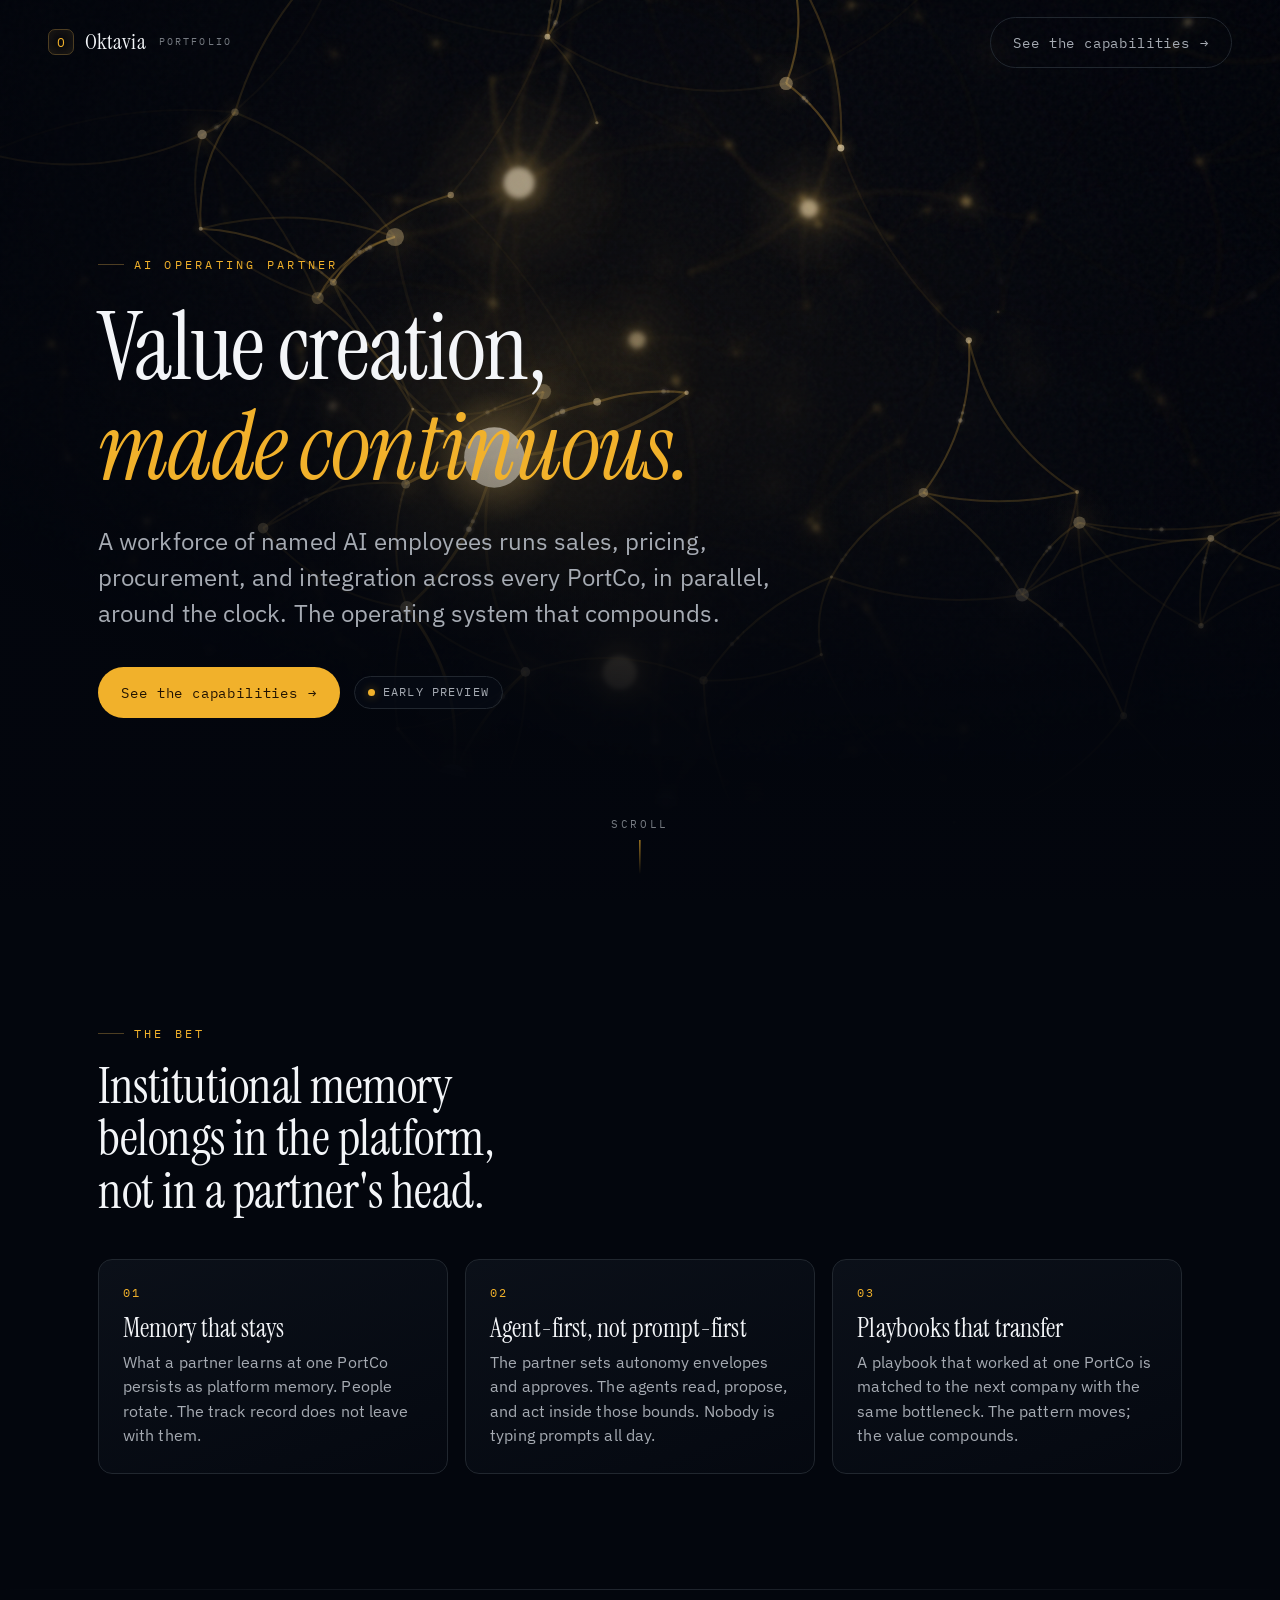
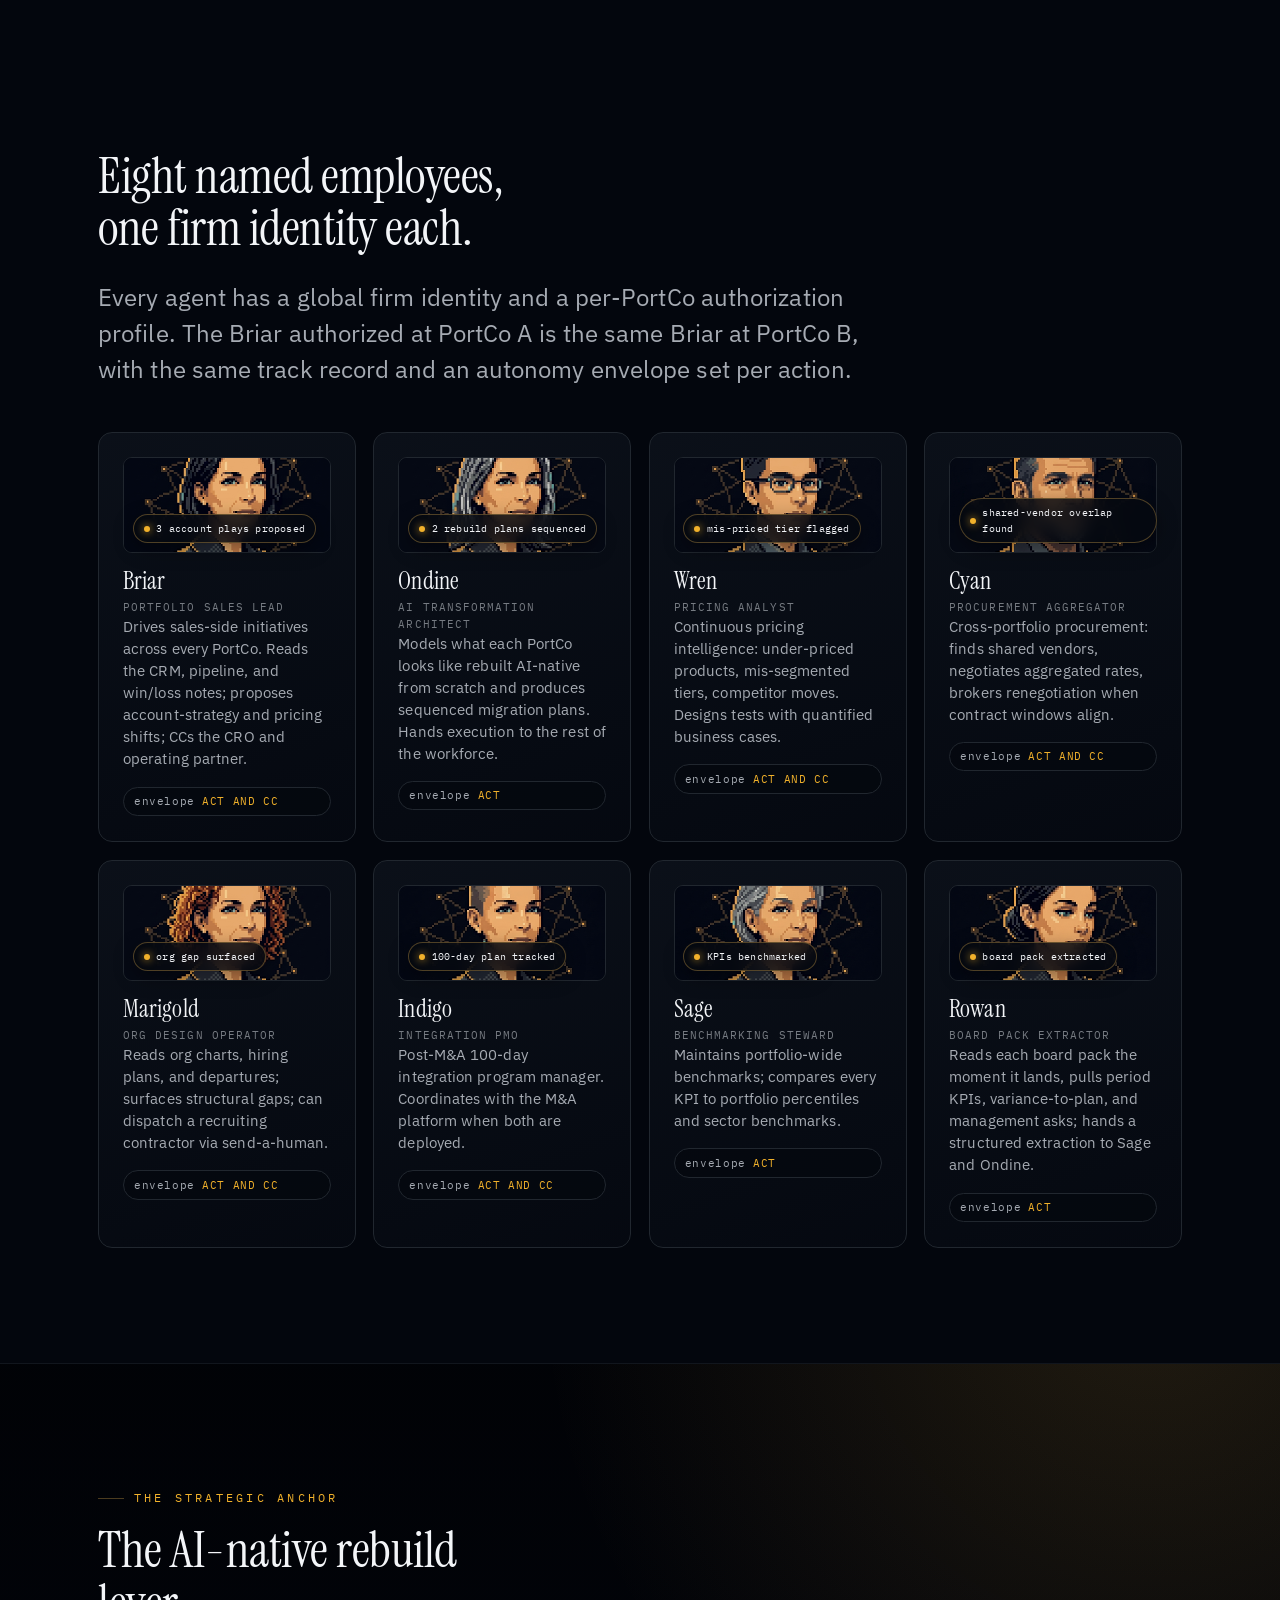
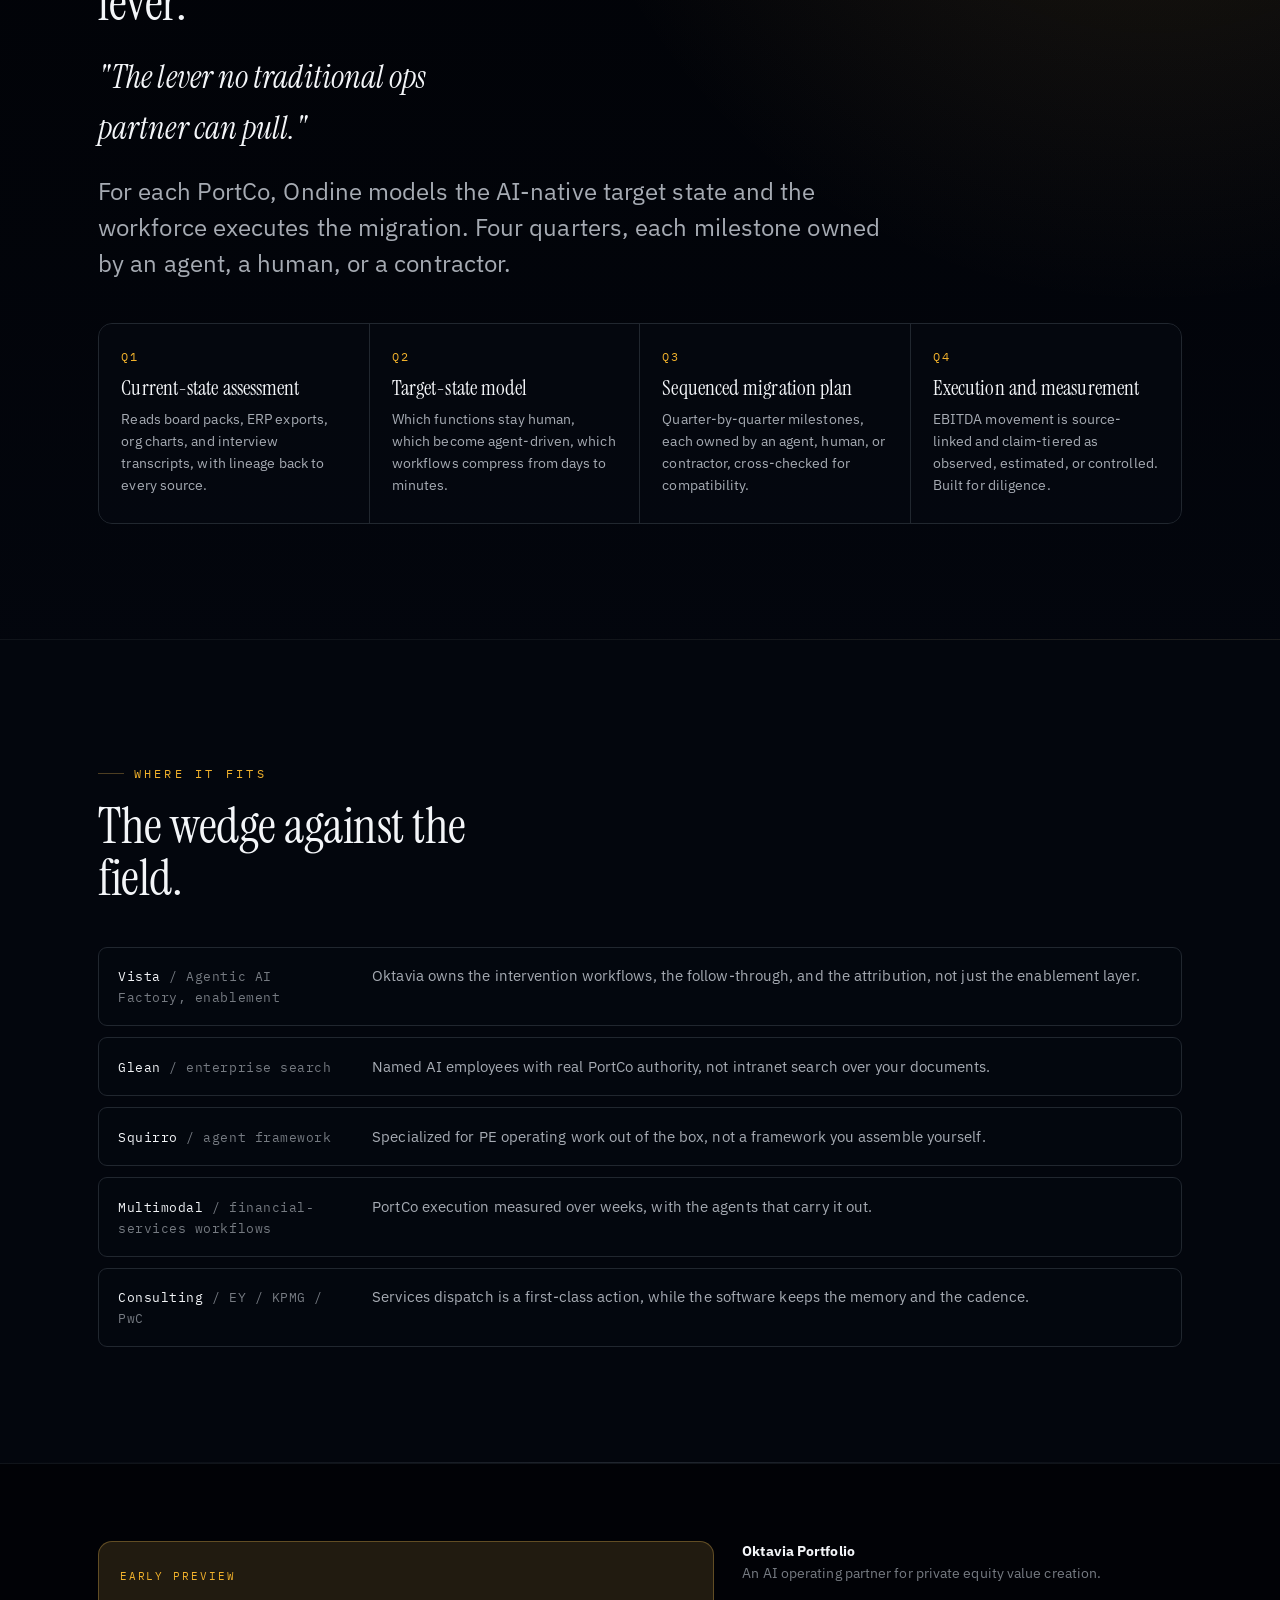
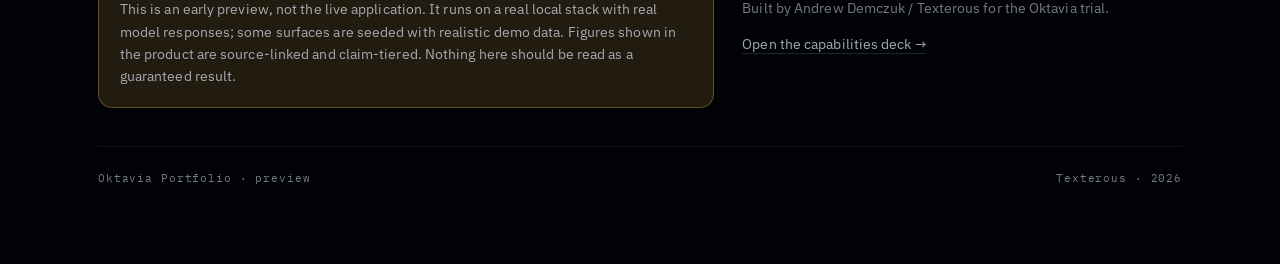
==== commit b5f719f4: "Add running-app screenshots to the deck; tune hero for mobile - "See it running" section: six real a" ====
--- a/index.html
+++ b/index.html
@@ -74,6 +74,7 @@
     z-index: 0;
     background: #02050d;
     overflow: hidden;
+    pointer-events: none;
   }
   .hero-net canvas {
     position: absolute;
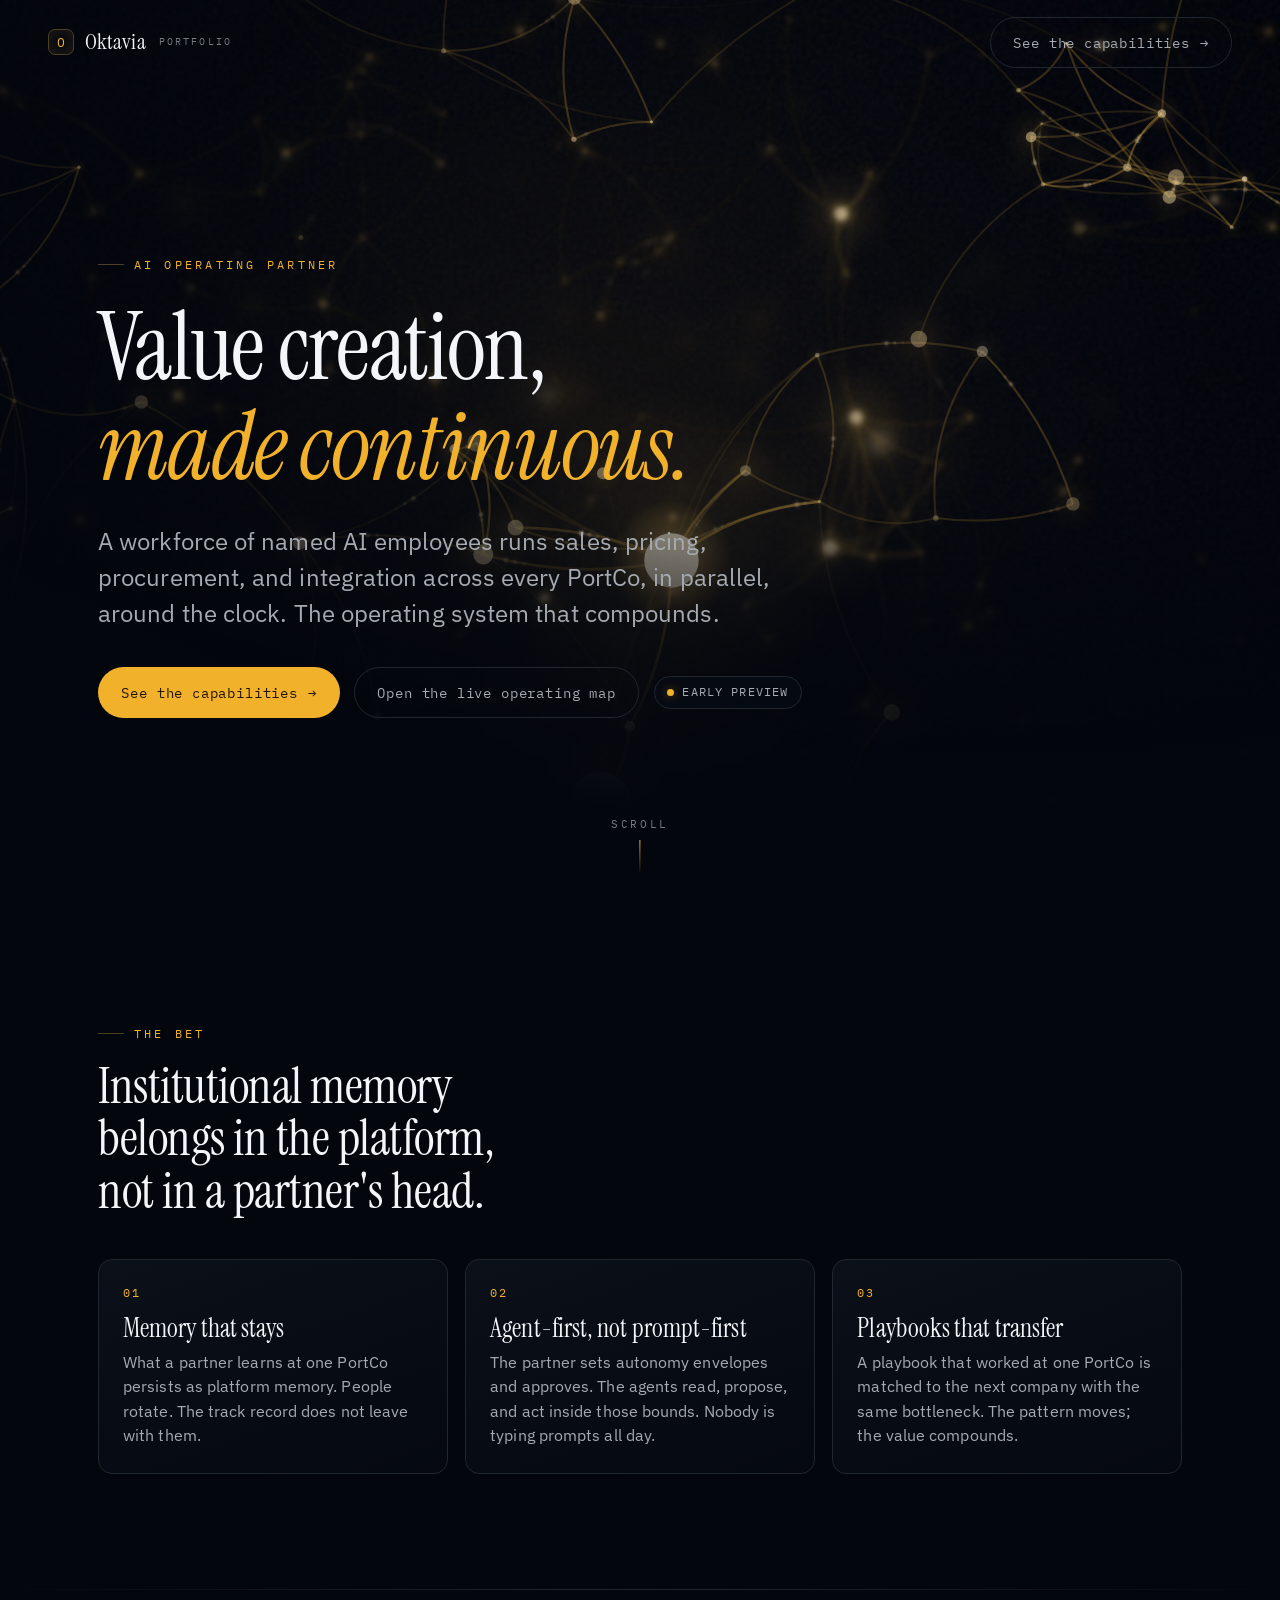
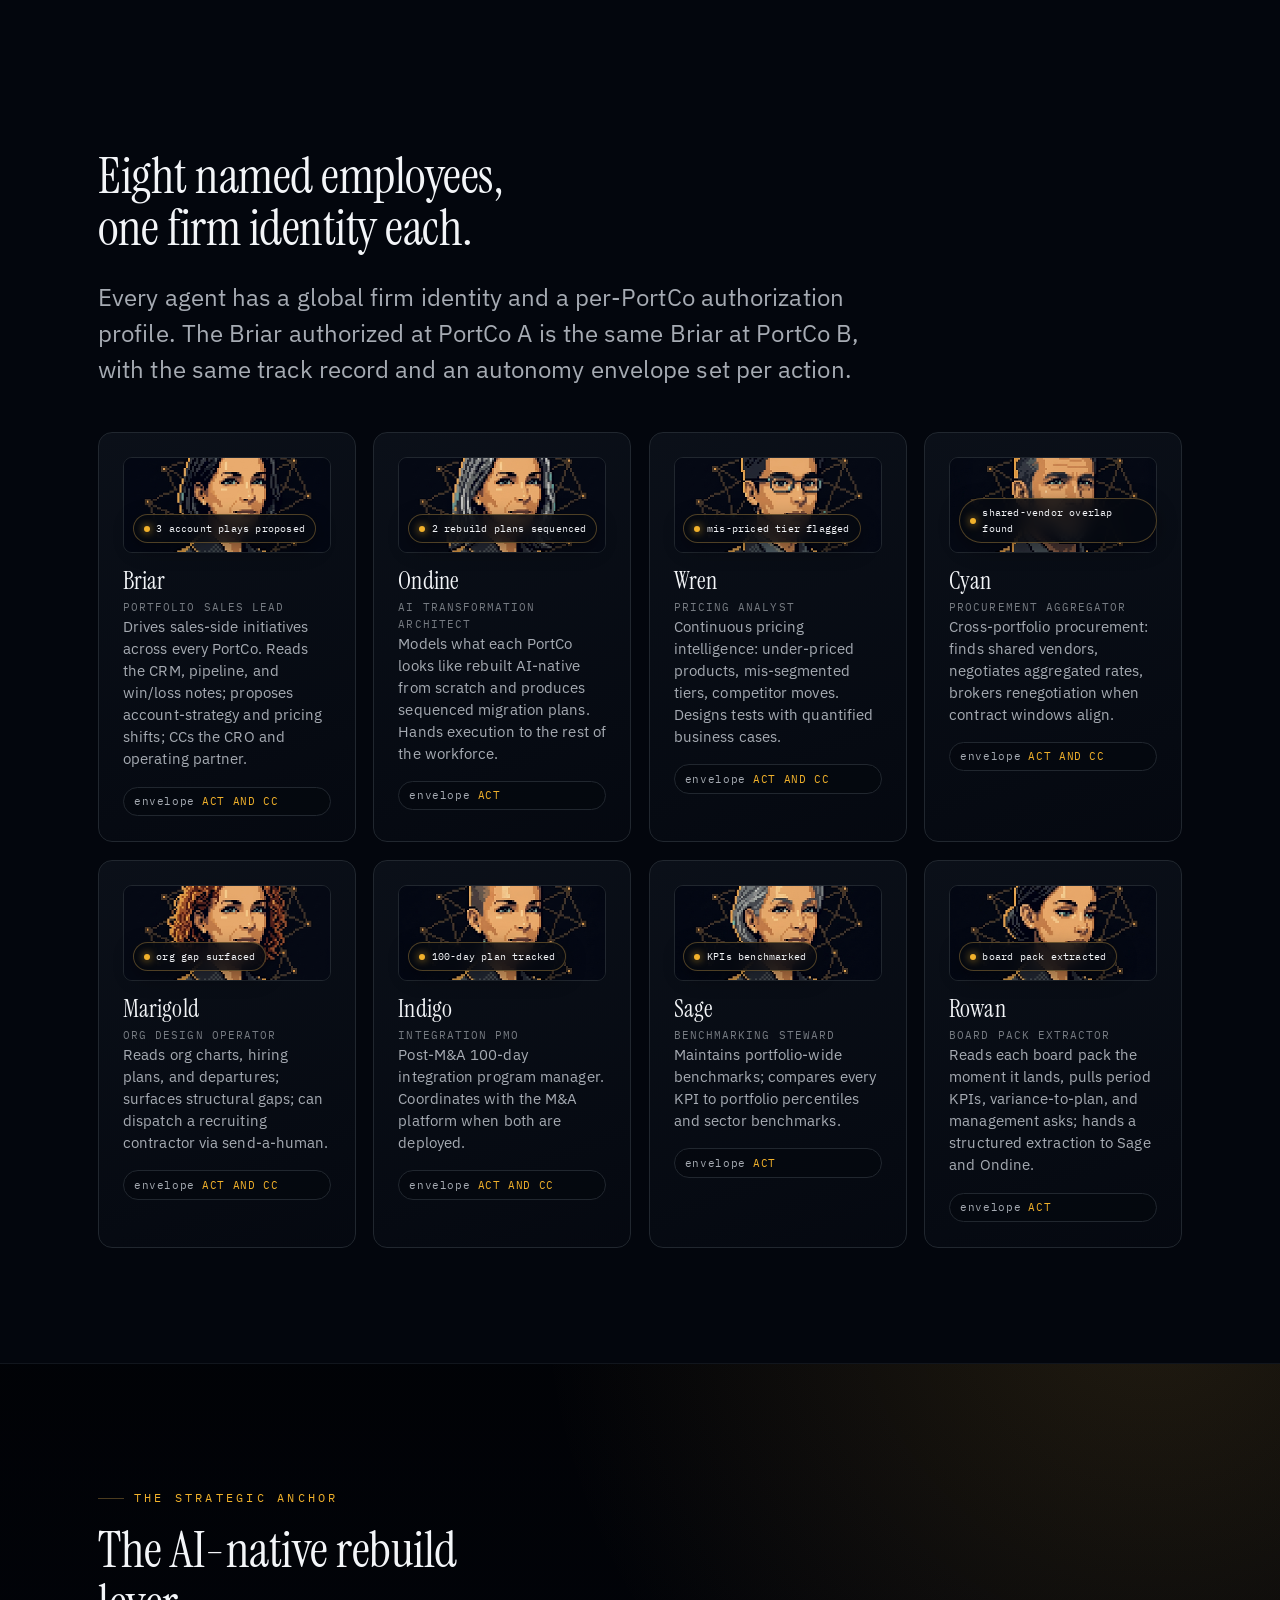
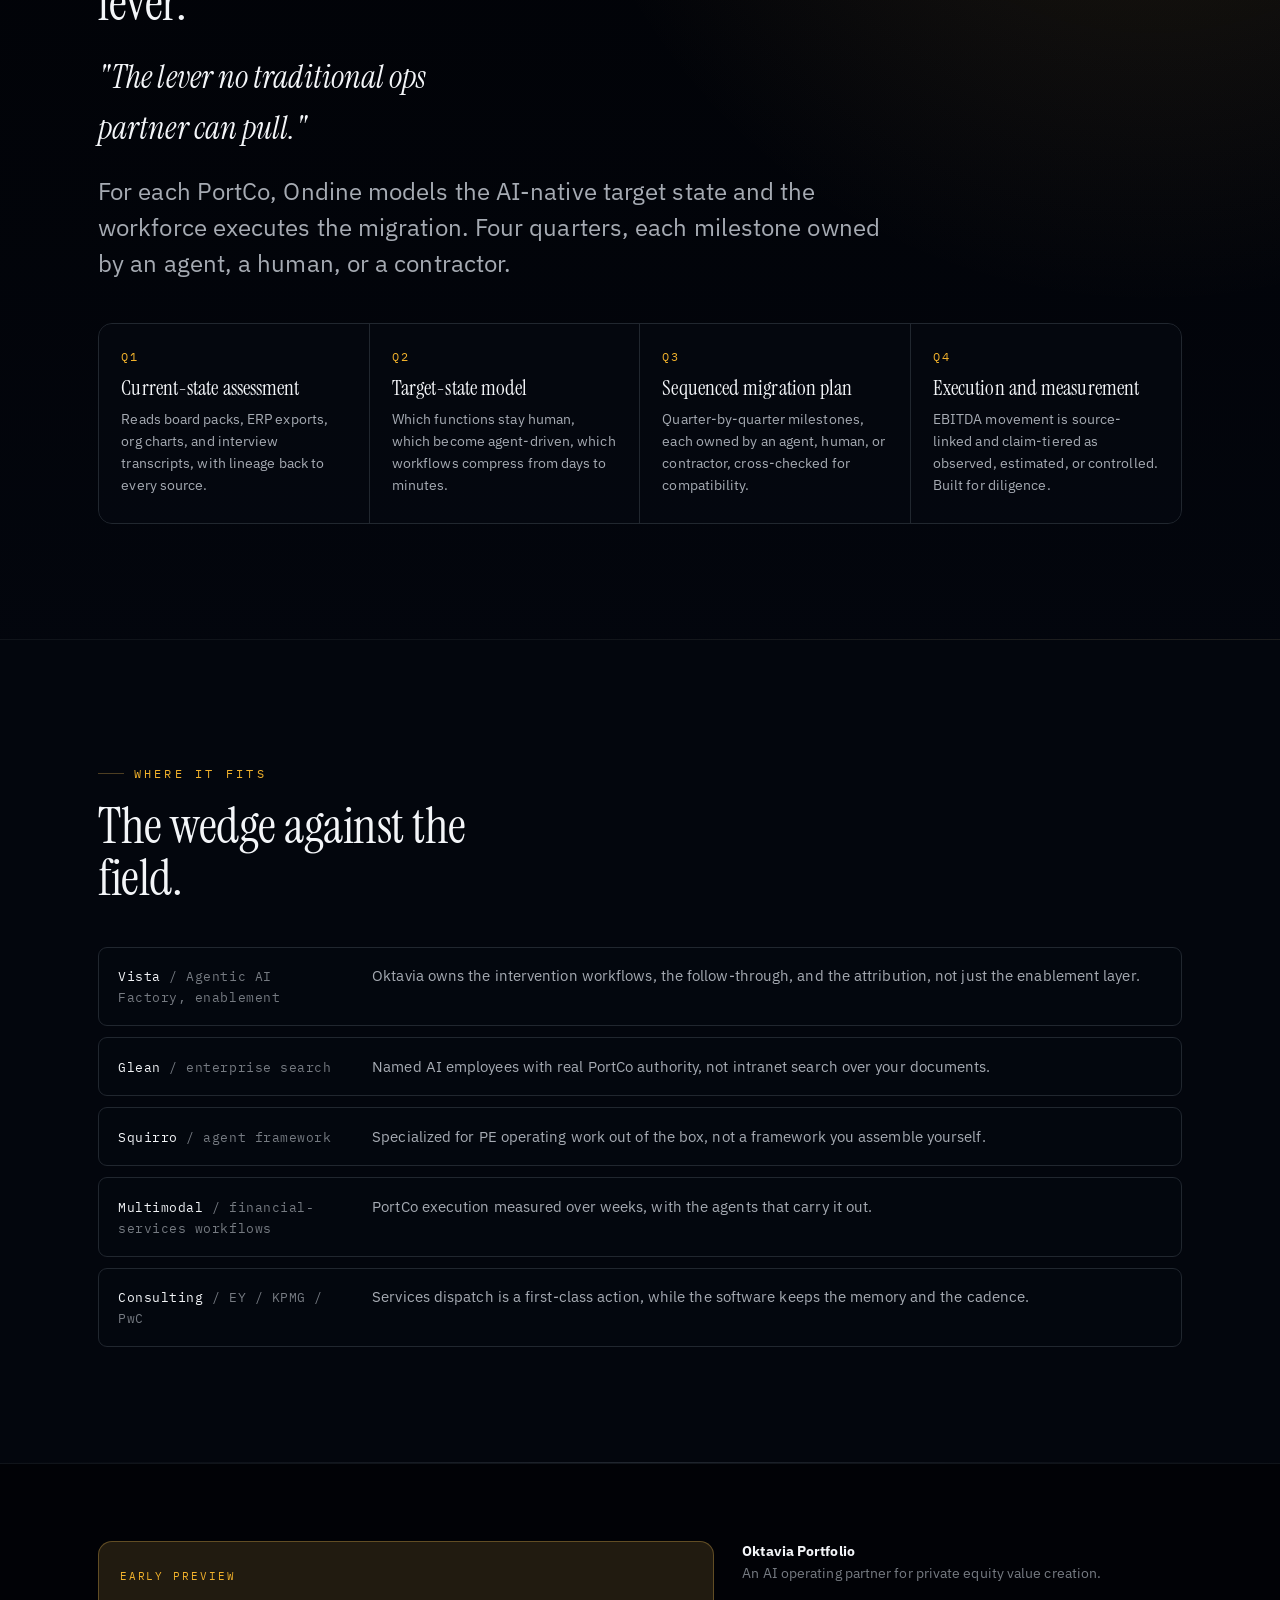
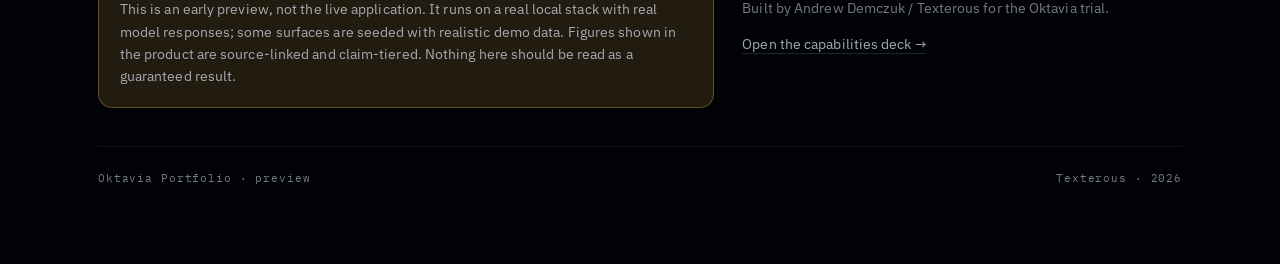
==== commit b2fef6f4: "feat: add live operating map CTA to the landing hero" ====
--- a/index.html
+++ b/index.html
@@ -423,6 +423,7 @@
         <a class="btn btn--primary" href="deck.html">
           See the capabilities <span class="arrow">&rarr;</span>
         </a>
+        <a class="btn btn--ghost" href="knowledge-graph-3d.html" target="_blank" rel="noopener">Open the live operating map</a>
         <span class="chip"><span class="dot"></span> Early preview</span>
       </div>
     </div>
